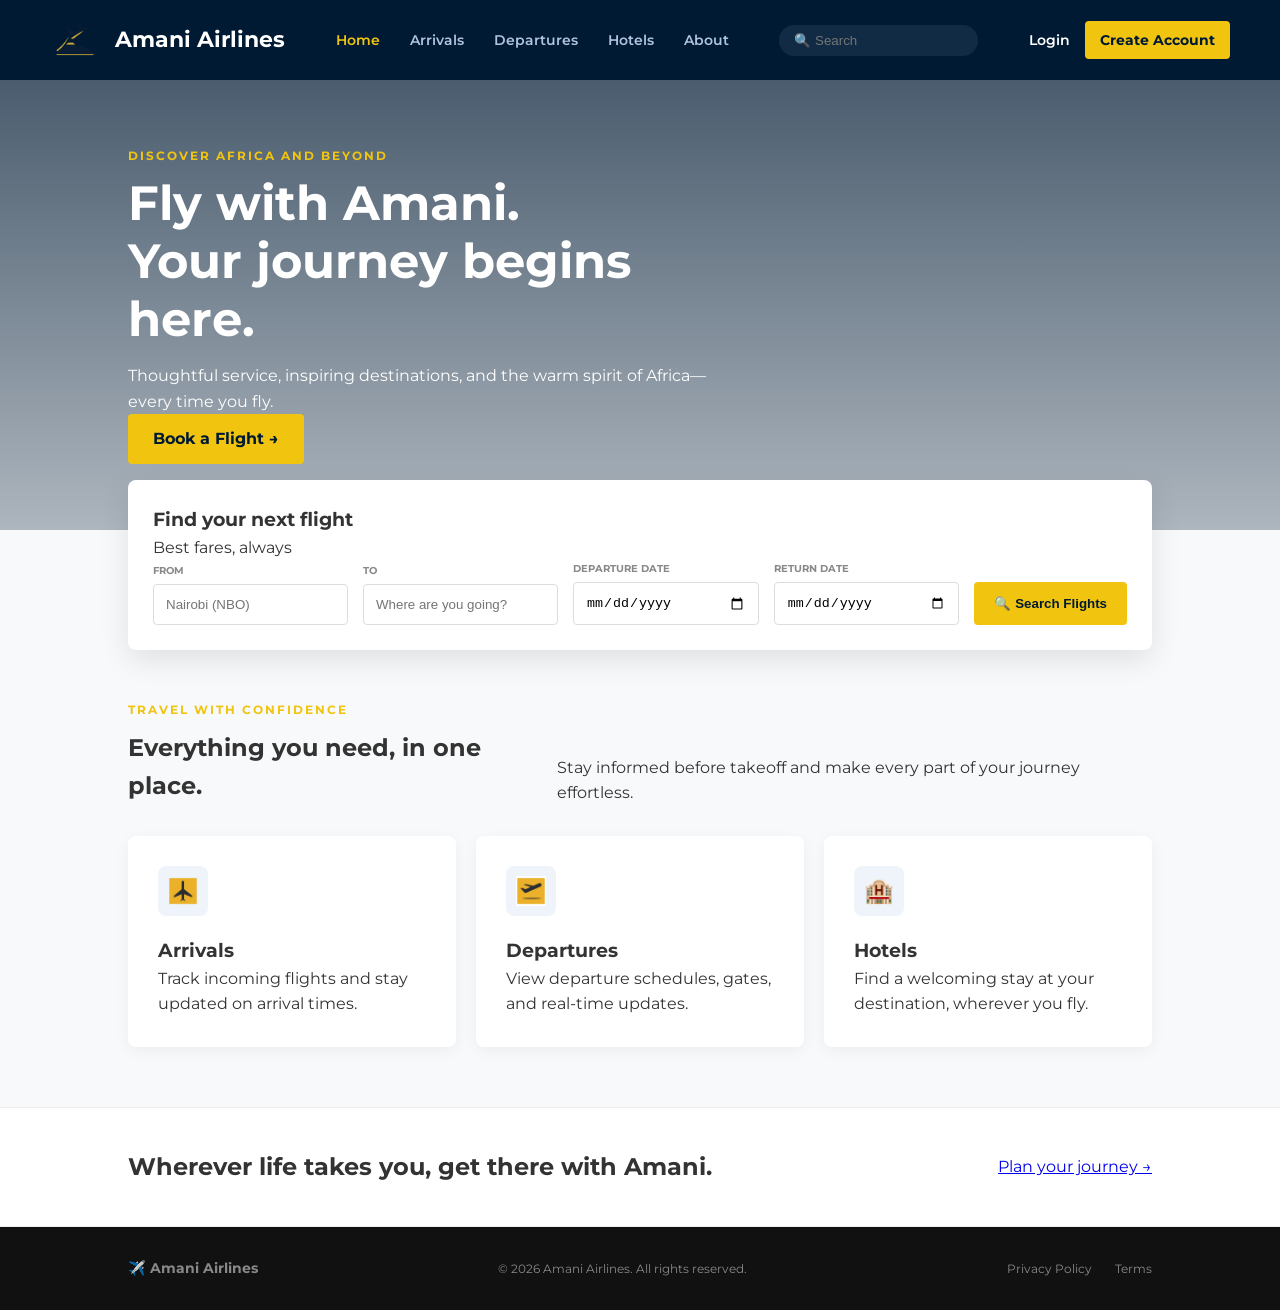
==== index.html @ ca4e1cdc "Added hotels page, linked images, added login protection script, and integrated hotel search" ====
<!DOCTYPE html>
<html lang="en">
<head>
    <meta charset="UTF-8">
    <meta name="viewport" content="width=device-width, initial-scale=1.0">
    <title>Amani Airlines</title>
    
    <!-- 1. GOOGLE FONTS -->
    <link href="https://fonts.googleapis.com/css2?family=Montserrat:wght@400;600;700;800&display=swap" rel="stylesheet">
    
    <!-- 2. EXTERNAL CSS LINK -->
    <link rel="stylesheet" href="css/style.css">
</head>
<body>

    <!-- ==========================================
         HEADER SECTION
         ========================================== -->
    <header>
        <div class="logo">
            <!-- REPLACED EMOJI WITH YOUR LOGO -->
            <a href="index.html">
                <img src="assets/images/logo.png" alt="Amani Airlines Logo" class="logo-img">
                <h1>Amani Airlines</h1>
            </a>
        </div>
        
        <!-- Navigation menu -->
        <nav>
            <ul>
                <li><a href="#" class="active">Home</a></li>
                <li><a href="#">Arrivals</a></li>
                <li><a href="#">Departures</a></li>
                <li><a href="hotels.html">Hotels</a></li>
                <li><a href="about.html">About</a></li>
            </ul>
        </nav>
        
        <!-- Search bar inside the header -->
        <div class="nav-search">
            <input type="search" placeholder="🔍 Search">
        </div>

        <div class="nav-actions">
            <a href="auth/login.html" class="login-link">Login</a>
            <a href="auth/register.html" class="btn-register">Create Account</a>
        </div>
    </header>

    <!-- ==========================================
         HERO SECTION
         ========================================== -->
    <section class="hero">
        <div class="hero-content">
            <span class="subtitle">DISCOVER AFRICA AND BEYOND</span>
            <h2>Fly with Amani.<br>Your journey begins here.</h2>
            <p>Thoughtful service, inspiring destinations, and the warm spirit of Africa—every time you fly.</p>
            <a href="#search" class="btn-gold">Book a Flight &rarr;</a>
        </div>
    </section>

    <!-- ==========================================
         SEARCH WIDGET
         ========================================== -->
    <section class="search-widget" id="search">
        <div class="search-header">
            <h3>Find your next flight</h3>
            <span class="badge">Best fares, always</span>
        </div>
        
        <form class="search-form">
            <div class="input-group">
                <label>FROM</label>
                <input type="text" placeholder="Nairobi (NBO)">
            </div>
            
            <div class="input-group">
                <label>TO</label>
                <input type="text" placeholder="Where are you going?">
            </div>
            
            <div class="input-group">
                <label>DEPARTURE DATE</label>
                <input type="date">
            </div>
            
            <div class="input-group">
                <label>RETURN DATE</label>
                <input type="date">
            </div>
            
            <button type="submit" class="btn-search">🔍 Search Flights</button>
        </form>
    </section>

    <!-- ==========================================
         MAIN CONTENT SECTION
         ========================================== -->
    <main class="info-section">
        <div class="section-heading">
            <div>
                <span class="subtitle">TRAVEL WITH CONFIDENCE</span>
                <h2>Everything you need, in one place.</h2>
            </div>
            <p>Stay informed before takeoff and make every part of your journey effortless.</p>
        </div>

        <div class="cards-container">
            
            <!-- Card 1: Arrivals (REPLACED EMOJI WITH IMAGE) -->
            <article class="card">
                <div class="card-icon">
                    <img src="assets/images/Arrival.png" alt="Arrivals Icon">
                </div>
                <h3>Arrivals</h3>
                <p>Track incoming flights and stay updated on arrival times.</p>
            </article>
            
            <!-- Card 2: Departures (REPLACED EMOJI WITH IMAGE) -->
            <article class="card">
                <div class="card-icon">
                    <img src="assets/images/Departure.png" alt="Departures Icon">
                </div>
                <h3>Departures</h3>
                <p>View departure schedules, gates, and real-time updates.</p>
            </article>

            <!-- Card 3: Hotels (Keeping emoji for now) -->
            <article class="card">
                <div class="card-icon">🏨</div>
                <h3>Hotels</h3>
                <p>Find a welcoming stay at your destination, wherever you fly.</p>
            </article>
            
        </div>
    </main>

    <!-- ==========================================
         BANNER SECTION
         ========================================== -->
    <section class="banner">
        <h2>Wherever life takes you, get there with Amani.</h2>
        <a href="#" class="link-text">Plan your journey &rarr;</a>
    </section>

    <!-- ==========================================
         FOOTER SECTION
         ========================================== -->
    <footer>
        <div class="footer-left">
            <h3>✈️ Amani Airlines</h3>
        </div>
        <div class="footer-center">
            <p>&copy; 2026 Amani Airlines. All rights reserved.</p>
        </div>
        <div class="footer-right">
            <a href="#">Privacy Policy</a>
            <a href="#">Terms</a>
        </div>
    </footer>

</body>
</html>
---- css/style.css ----
* {
    margin: 0;
    padding: 0;
    box-sizing: border-box; /* Ensures padding doesn't affect total width */
}

/* Base body styles */
body {
    font-family: 'Montserrat', sans-serif; /* The font we imported in HTML */
    background-color: #f8f9fa; /* Light gray background */
    color: #333; /* Dark gray text for readability */
    line-height: 1.6;
    
    /* --- NEW STICKY FOOTER MAGIC --- */
    display: flex;
    flex-direction: column;
    min-height: 100vh;
    /* ------------------------------- */
}

/* ==========================================
   HEADER & NAVIGATION
   ========================================== */
header {
    background-color: #001a33; /* Dark Navy Blue */
    color: white;
    display: flex; 
    justify-content: space-between; 
    align-items: center; 
    padding: 15px 50px;
    position: sticky; 
    top: 0;
    z-index: 100; 
}

/* --- NEW LOGO STYLING --- */
.logo a {
    display: flex;
    align-items: center;
    gap: 15px; /* Space between logo image and text */
    text-decoration: none;
    color: white;
}

.logo-img {
    height: 50px; /* Adjust this if the logo is too big or too small */
    width: auto;
}

.logo h1 {
    font-size: 22px;
    font-weight: 700;
    margin: 0;
}

nav ul {
    list-style: none; 
    display: flex; 
    gap: 30px; 
}

nav a {
    color: #b0c4de; 
    text-decoration: none; 
    font-size: 14px;
    font-weight: 600;
    transition: color 0.3s; 
}

nav a:hover, nav a.active {
    color: #f1c40f; 
}

.nav-search input {
    padding: 8px 15px;
    border-radius: 20px; 
    border: none;
    outline: none;
    background-color: #112b45;
    color: white;
}

/* --- HEADER LOGIN BUTTONS --- */
.nav-actions {
    display: flex;
    gap: 15px;
    align-items: center;
}

.login-link {
    color: white;
    text-decoration: none;
    font-weight: 600;
    font-size: 14px;
}

.login-link:hover {
    color: #f1c40f;
}

.btn-register {
    background-color: #f1c40f;
    color: #001a33;
    padding: 8px 15px;
    border-radius: 4px;
    text-decoration: none;
    font-weight: 700;
    font-size: 14px;
}

.btn-register:hover {
    background-color: #d4ac0d;
}

/* ==========================================
   HERO SECTION
   ========================================== */
.hero {
    background-image: linear-gradient(rgba(0, 26, 51, 0.7), rgba(0, 26, 51, 0.3)), url('https://images.unsplash.com/photo-1516939884455-1445c8652f83?q=80&w=2000&auto=format&fit=crop'); 
    background-size: cover; 
    background-position: center;
    height: 450px;
    display: flex;
    align-items: center; 
    padding: 0 10%;
    color: white;
}

.hero-content {
    max-width: 600px; 
}

.subtitle {
    color: #f1c40f; 
    font-size: 12px;
    font-weight: 700;
    letter-spacing: 2px;
    display: block;
    margin-bottom: 10px;
}

.hero-content h2 {
    font-size: 48px;
    line-height: 1.2;
    margin-bottom: 15px;
}

.btn-gold {
    background-color: #f1c40f;
    color: #001a33;
    padding: 12px 25px;
    text-decoration: none;
    font-weight: 700;
    border-radius: 4px;
    display: inline-block;
}

.btn-gold:hover {
    background-color: #d4ac0d; 
}

/* ==========================================
   SEARCH WIDGET
   ========================================== */
.search-widget {
    background-color: white;
    width: 80%;
    max-width: 1100px;
    margin: -50px auto 50px auto; 
    padding: 25px;
    border-radius: 8px;
    box-shadow: 0 10px 30px rgba(0,0,0,0.1); 
    position: relative;
    z-index: 10; 
}

.search-form {
    display: flex; 
    gap: 15px; 
    align-items: flex-end;
}

.input-group {
    display: flex;
    flex-direction: column; 
    flex: 1; 
}

.input-group label {
    font-size: 10px;
    font-weight: 700;
    color: #888;
    margin-bottom: 5px;
}

.input-group input {
    padding: 12px;
    border: 1px solid #ddd;
    border-radius: 4px;
}

.btn-search {
    background-color: #f1c40f;
    color: #001a33;
    border: none;
    padding: 12px 20px;
    border-radius: 4px;
    font-weight: 700;
    cursor: pointer;
    height: 43px; 
}

/* ==========================================
   INFO CARDS SECTION
   ========================================== */
.info-section {
    width: 80%;
    max-width: 1100px;
    margin: 0 auto 60px auto;
    
    /* --- NEW: PUSHES FOOTER DOWN --- */
    flex: 1; 
    /* ------------------------------- */
}

.section-heading {
    display: flex;
    justify-content: space-between;
    align-items: flex-end;
    margin-bottom: 30px;
}

.cards-container {
    display: flex;
    gap: 20px; 
}

.card {
    background-color: white;
    padding: 30px;
    border-radius: 8px;
    flex: 1; 
    box-shadow: 0 4px 15px rgba(0,0,0,0.05); 
    transition: transform 0.3s; 
}

.card:hover {
    transform: translateY(-5px); 
}

/* --- NEW CARD ICON STYLING --- */
.card-icon {
    background-color: #eef4fa;
    width: 50px;
    height: 50px;
    display: flex;
    justify-content: center;
    align-items: center;
    border-radius: 8px;
    margin-bottom: 20px;
    overflow: hidden; /* Ensures image stays inside the blue box */
    font-size: 24px; /* For the emoji fallback */
}

.card-icon img {
    width: 60%; 
    height: auto;
    object-fit: contain;
}

/* ==========================================
   BANNER & FOOTER
   ========================================== */
.banner {
    background-color: white;
    padding: 40px 10%;
    display: flex;
    justify-content: space-between;
    align-items: center;
    border-top: 1px solid #eee;
    border-bottom: 1px solid #eee;
}

footer {
    background-color: #111; 
    color: #888;
    display: flex;
    justify-content: space-between;
    align-items: center;
    padding: 30px 10%;
    font-size: 12px;
}

.footer-right a {
    color: #888;
    text-decoration: none;
    margin-left: 20px;
}

/* ==========================================
   AUTHENTICATION PAGES (Login & Register)
   ========================================== */
.auth-container {
    display: flex;
    justify-content: center;
    align-items: center;
    min-height: 70vh; 
    background-color: #f4f6f9;
    padding: 40px 20px;
    
    /* --- NEW: PUSHES FOOTER DOWN ON AUTH PAGES --- */
    flex: 1;
    /* --------------------------------------------- */
}

.auth-box {
    background-color: white;
    padding: 40px;
    border-radius: 8px;
    box-shadow: 0 10px 30px rgba(0,0,0,0.1);
    width: 100%;
    max-width: 450px; 
}

.auth-box h2 {
    color: #001a33;
    text-align: center;
    margin-bottom: 5px;
}

.auth-subtitle {
    text-align: center;
    color: #666;
    font-size: 14px;
    margin-bottom: 30px;
}

.auth-box .input-group {
    margin-bottom: 20px;
}

.auth-box .input-group label {
    display: block;
    margin-bottom: 5px;
    font-size: 12px;
    color: #333;
}

.auth-box .input-group input {
    width: 100%;
    padding: 12px;
    border: 1px solid #ccc;
    border-radius: 4px;
    font-family: inherit;
}

.full-width {
    width: 100%;
    text-align: center;
    border: none;
    cursor: pointer;
    font-size: 16px;
    margin-top: 10px;
}

.switch-text {
    text-align: center;
    margin-top: 20px;
    font-size: 13px;
    color: #666;
}

.switch-text a {
    color: #0056b3;
    text-decoration: none;
    font-weight: 700;
}

.switch-text a:hover {
    text-decoration: underline;
}


/* ==========================================
   HOTELS PAGE SPECIFIC STYLES (From Group Mark)
   ========================================== */
.hotels-container {
  max-width: 1100px; /* Widened to match your main page layout */
  margin: 50px auto;
  padding: 0 20px;
}

.hotel-list {
  display: flex;
  flex-direction: column;
  gap: 20px;
}

.hotel-item {
  background-color: #ffffff;
  border: 1px solid #e5e7eb;
  border-radius: 8px;
  padding: 20px;
  display: flex;
  align-items: center;
  gap: 25px;
  box-shadow: 0 4px 15px rgba(0, 0, 0, 0.05); /* Matching your card shadow */
}

.hotel-item img {
  width: 220px;
  height: 150px;
  object-fit: cover;
  border-radius: 6px;
  flex-shrink: 0;
}

.hotel-details {
  flex: 1;
}

.title-row {
  display: flex;
  align-items: center;
  gap: 10px;
  margin-bottom: 4px;
}

.title-row h3 {
  font-size: 20px;
  color: #001a33;
}

.rating {
  background-color: #fff8db;
  color: #001a33;
  font-size: 12px;
  font-weight: 700;
  padding: 2px 8px;
  border-radius: 4px;
}

.location {
  font-size: 14px;
  color: #666666;
  margin-bottom: 12px;
}

.amenities {
  list-style: none;
  display: flex;
  flex-wrap: wrap;
  gap: 8px;
  padding-left: 0; /* Reset padding */
}

.amenities li {
  background-color: #eef4fa;
  color: #001a33;
  font-size: 12px;
  font-weight: 600;
  padding: 4px 10px;
  border-radius: 4px;
}

.hotel-booking {
  text-align: right;
  padding-left: 25px;
  border-left: 1px solid #eeeeee;
}

.rate-label {
  display: block;
  font-size: 12px;
  color: #777777;
}

.price {
  display: block;
  font-size: 24px;
  color: #001a33;
  margin-bottom: 15px;
}

.price small {
  font-size: 12px;
  font-weight: 400;
  color: #777777;
}

/* Mobile responsiveness for the hotel cards */
@media (max-width: 768px) {
  .hotel-item {
    flex-direction: column;
    align-items: flex-start;
  }
  .hotel-item img {
    width: 100%;
    height: 200px;
  }
  .hotel-booking {
    width: 100%;
    text-align: left;
    padding-left: 0;
    padding-top: 15px;
    border-left: none;
    border-top: 1px solid #eeeeee;
    display: flex;
    justify-content: space-between;
    align-items: center;
  }
  .price {
    margin-bottom: 0;
  }
}
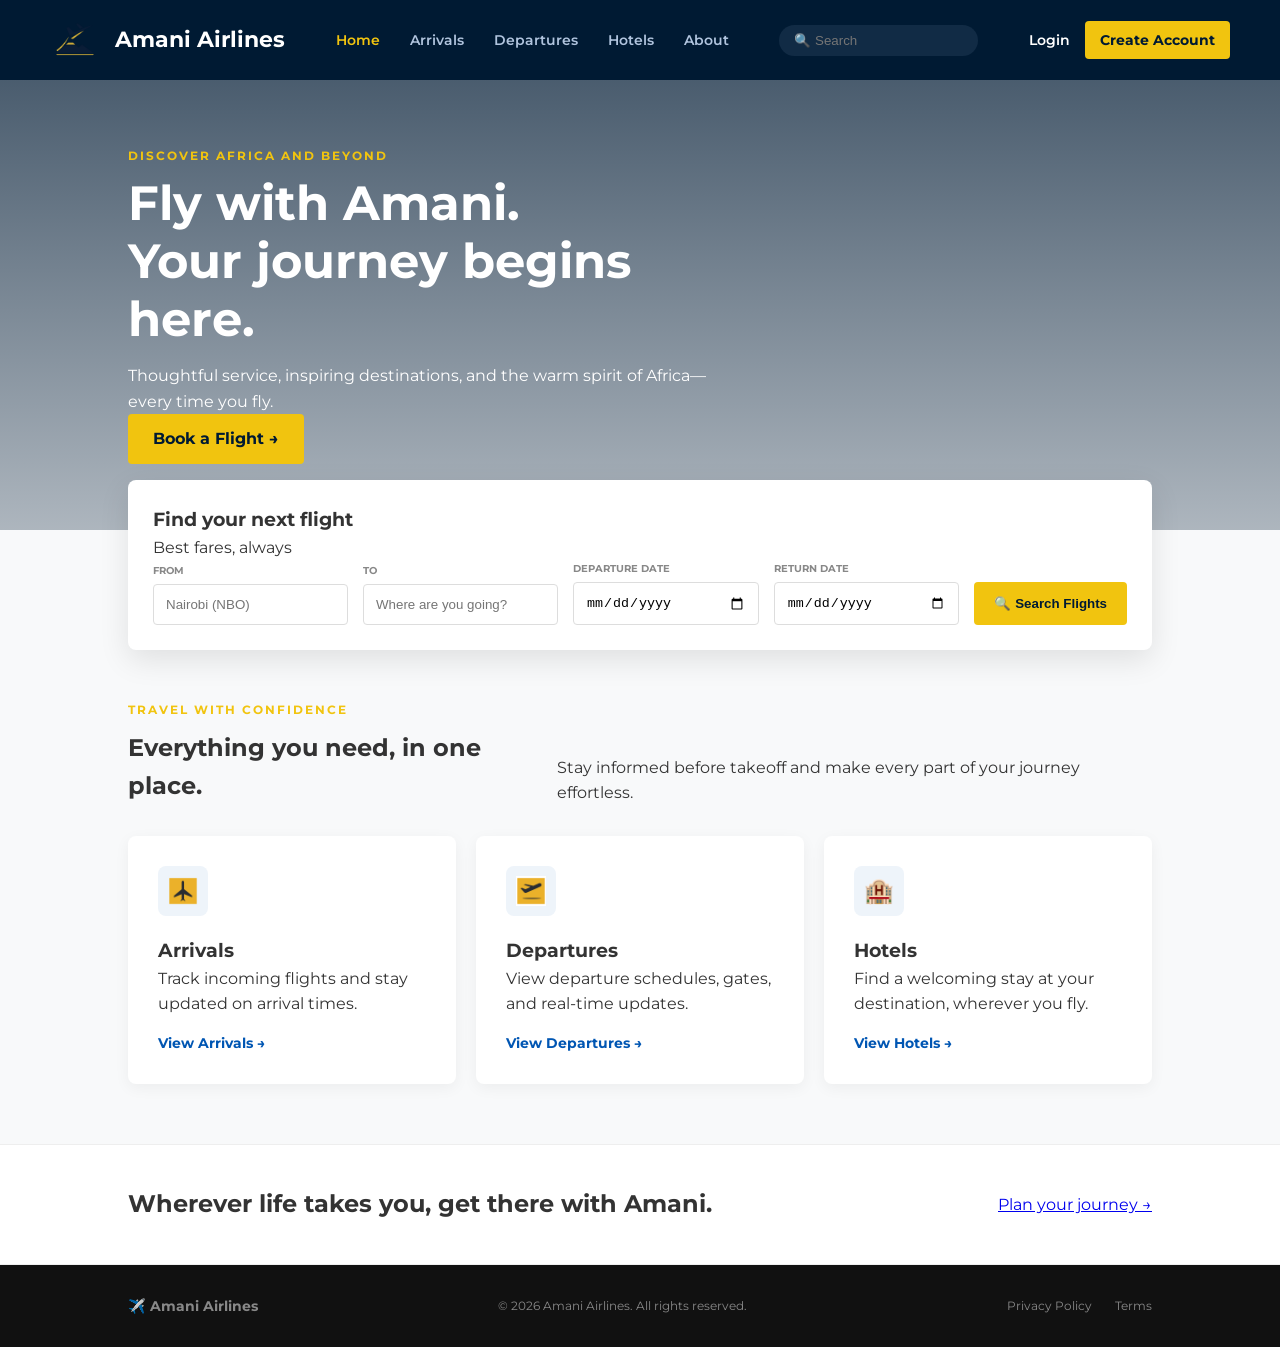
==== commit 7423e2a2: "Made homepage cards clickable with hover effects and added card-link styling" ====
--- a/index.html
+++ b/index.html
@@ -18,17 +18,15 @@
          ========================================== -->
     <header>
         <div class="logo">
-            <!-- REPLACED EMOJI WITH YOUR LOGO -->
             <a href="index.html">
                 <img src="assets/images/logo.png" alt="Amani Airlines Logo" class="logo-img">
                 <h1>Amani Airlines</h1>
             </a>
         </div>
         
-        <!-- Navigation menu -->
         <nav>
             <ul>
-                <li><a href="#" class="active">Home</a></li>
+                <li><a href="index.html" class="active">Home</a></li>
                 <li><a href="#">Arrivals</a></li>
                 <li><a href="#">Departures</a></li>
                 <li><a href="hotels.html">Hotels</a></li>
@@ -36,7 +34,6 @@
             </ul>
         </nav>
         
-        <!-- Search bar inside the header -->
         <div class="nav-search">
             <input type="search" placeholder="🔍 Search">
         </div>
@@ -94,7 +91,7 @@
     </section>
 
     <!-- ==========================================
-         MAIN CONTENT SECTION
+         MAIN CONTENT SECTION (UPDATED CARDS)
          ========================================== -->
     <main class="info-section">
         <div class="section-heading">
@@ -107,30 +104,39 @@
 
         <div class="cards-container">
             
-            <!-- Card 1: Arrivals (REPLACED EMOJI WITH IMAGE) -->
-            <article class="card">
-                <div class="card-icon">
-                    <img src="assets/images/Arrival.png" alt="Arrivals Icon">
-                </div>
-                <h3>Arrivals</h3>
-                <p>Track incoming flights and stay updated on arrival times.</p>
-            </article>
+            <!-- Card 1: Arrivals -->
+            <a href="flights/arrivals.html" class="card-link">
+                <article class="card">
+                    <div class="card-icon">
+                        <img src="assets/images/Arrival.png" alt="Arrivals Icon">
+                    </div>
+                    <h3>Arrivals</h3>
+                    <p>Track incoming flights and stay updated on arrival times.</p>
+                    <span class="card-link-text">View Arrivals &rarr;</span>
+                </article>
+            </a>
             
-            <!-- Card 2: Departures (REPLACED EMOJI WITH IMAGE) -->
-            <article class="card">
-                <div class="card-icon">
-                    <img src="assets/images/Departure.png" alt="Departures Icon">
-                </div>
-                <h3>Departures</h3>
-                <p>View departure schedules, gates, and real-time updates.</p>
-            </article>
+            <!-- Card 2: Departures -->
+            <a href="flights/departures.html" class="card-link">
+                <article class="card">
+                    <div class="card-icon">
+                        <img src="assets/images/Departure.png" alt="Departures Icon">
+                    </div>
+                    <h3>Departures</h3>
+                    <p>View departure schedules, gates, and real-time updates.</p>
+                    <span class="card-link-text">View Departures &rarr;</span>
+                </article>
+            </a>
 
-            <!-- Card 3: Hotels (Keeping emoji for now) -->
-            <article class="card">
-                <div class="card-icon">🏨</div>
-                <h3>Hotels</h3>
-                <p>Find a welcoming stay at your destination, wherever you fly.</p>
-            </article>
+            <!-- Card 3: Hotels -->
+            <a href="hotels.html" class="card-link">
+                <article class="card">
+                    <div class="card-icon">🏨</div>
+                    <h3>Hotels</h3>
+                    <p>Find a welcoming stay at your destination, wherever you fly.</p>
+                    <span class="card-link-text">View Hotels &rarr;</span>
+                </article>
+            </a>
             
         </div>
     </main>
--- a/css/style.css
+++ b/css/style.css
@@ -512,4 +512,37 @@
   .price {
     margin-bottom: 0;
   }
+}
+
+
+/* ==========================================
+   CLICKABLE HOMEPAGE CARDS
+   ========================================== */
+.card-link {
+    text-decoration: none; /* Removes the ugly underline */
+    color: inherit; /* Keeps text black instead of link-blue */
+    display: flex; /* Ensures the link fills the space */
+    flex: 1; /* Makes all cards equal width */
+}
+
+.card-link .card {
+    width: 100%; /* Ensures the card fills the link */
+    display: flex;
+    flex-direction: column;
+}
+
+/* The little "View Details" text inside the card */
+.card-link-text {
+    margin-top: auto; /* Pushes the link text to the bottom of the card */
+    padding-top: 15px;
+    color: #0056b3;
+    font-weight: 700;
+    font-size: 14px;
+}
+
+/* Add a hover effect to the whole card */
+.card-link:hover .card {
+    transform: translateY(-5px);
+    box-shadow: 0 10px 25px rgba(0,0,0,0.1);
+    border-bottom: 3px solid #f1c40f; /* Gold accent on hover */
 }
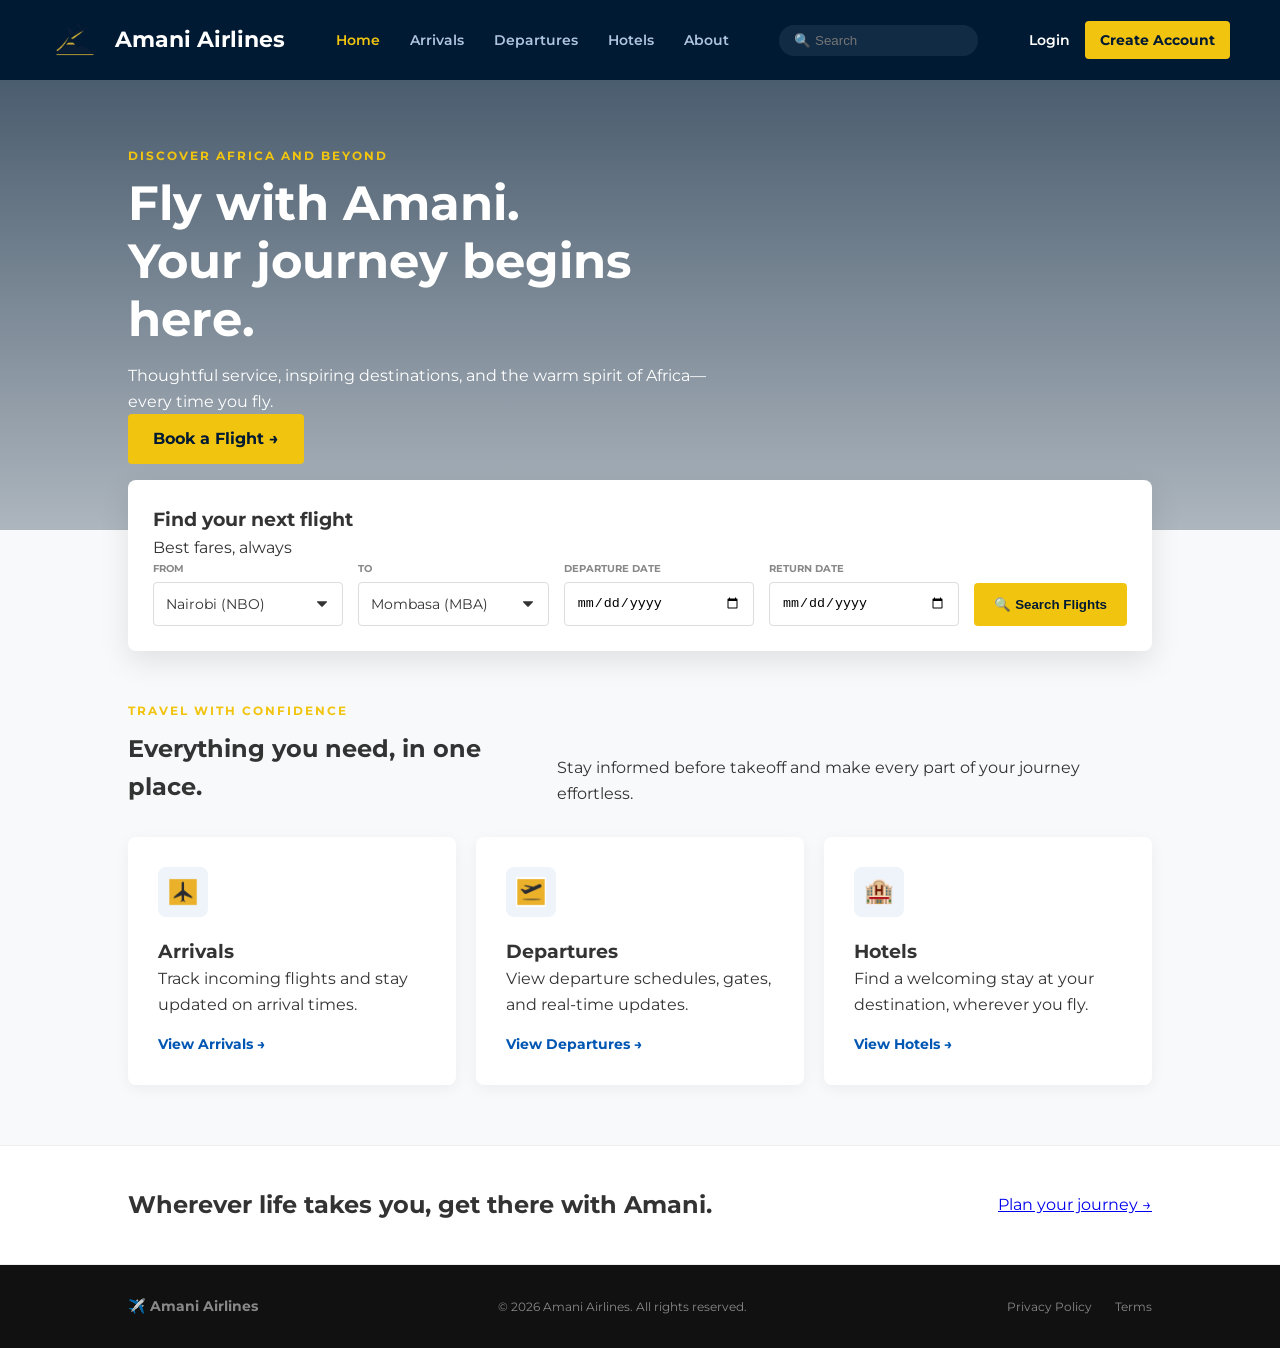
==== commit 923edb80: "Finalized all pages: Added flight search results, dropdown menus, dynamic routing, and completed use" ====
--- a/index.html
+++ b/index.html
@@ -27,8 +27,8 @@
         <nav>
             <ul>
                 <li><a href="index.html" class="active">Home</a></li>
-                <li><a href="#">Arrivals</a></li>
-                <li><a href="#">Departures</a></li>
+                <li><a href="flights/arrivals.html">Arrivals</a></li>
+                <li><a href="flights/departures.html">Departures</a></li>
                 <li><a href="hotels.html">Hotels</a></li>
                 <li><a href="about.html">About</a></li>
             </ul>
@@ -38,9 +38,10 @@
             <input type="search" placeholder="🔍 Search">
         </div>
 
-        <div class="nav-actions">
-            <a href="auth/login.html" class="login-link">Login</a>
-            <a href="auth/register.html" class="btn-register">Create Account</a>
+        <!-- DYNAMIC HEADER BUTTONS -->
+        <div class="nav-actions" id="nav-actions">
+            <a href="auth/login.html" class="login-link" id="login-btn">Login</a>
+            <a href="auth/register.html" class="btn-register" id="register-btn">Create Account</a>
         </div>
     </header>
 
@@ -57,7 +58,7 @@
     </section>
 
     <!-- ==========================================
-         SEARCH WIDGET
+         SEARCH WIDGET (UPDATED WITH DROPDOWNS)
          ========================================== -->
     <section class="search-widget" id="search">
         <div class="search-header">
@@ -65,22 +66,40 @@
             <span class="badge">Best fares, always</span>
         </div>
         
-        <form class="search-form">
+        <form class="search-form" id="flightSearchForm">
+            
+            <!-- FROM DROPDOWN -->
             <div class="input-group">
                 <label>FROM</label>
-                <input type="text" placeholder="Nairobi (NBO)">
-            </div>
-            
+                <select id="from-city">
+                    <option value="Nairobi (NBO)">Nairobi (NBO)</option>
+                    <option value="Dubai (DXB)">Dubai (DXB)</option>
+                    <option value="Mombasa (MBA)">Mombasa (MBA)</option>
+                    <option value="Kisumu (KIS)">Kisumu (KIS)</option>
+                    <option value="Entebbe (EBB)">Entebbe (EBB)</option>
+                    <option value="Doha (DOH)">Doha (DOH)</option>
+                </select>
+            </div>
+            
+            <!-- TO DROPDOWN -->
             <div class="input-group">
                 <label>TO</label>
-                <input type="text" placeholder="Where are you going?">
-            </div>
-            
+                <select id="to-city">
+                    <option value="Mombasa (MBA)">Mombasa (MBA)</option>
+                    <option value="Kigali (KGL)">Kigali (KGL)</option>
+                    <option value="Zanzibar (ZNZ)">Zanzibar (ZNZ)</option>
+                    <option value="Dar es Salaam (DAR)">Dar es Salaam (DAR)</option>
+                    <option value="Nairobi (NBO)">Nairobi (NBO)</option>
+                </select>
+            </div>
+            
+            <!-- DEPARTURE DATE -->
             <div class="input-group">
                 <label>DEPARTURE DATE</label>
                 <input type="date">
             </div>
             
+            <!-- RETURN DATE -->
             <div class="input-group">
                 <label>RETURN DATE</label>
                 <input type="date">
@@ -91,7 +110,7 @@
     </section>
 
     <!-- ==========================================
-         MAIN CONTENT SECTION (UPDATED CARDS)
+         MAIN CONTENT SECTION
          ========================================== -->
     <main class="info-section">
         <div class="section-heading">
@@ -165,5 +184,39 @@
         </div>
     </footer>
 
+    <!-- ==========================================
+         SCRIPTS
+         ========================================== -->
+    <script>
+        // 1. Dynamic Header (Login/Logout logic)
+        const isLoggedIn = localStorage.getItem('isLoggedIn');
+        const navActions = document.getElementById('nav-actions');
+
+        if (isLoggedIn === 'true') {
+            navActions.innerHTML = `
+                <a href="account.html" class="login-link">My Account</a>
+                <a href="#" class="btn-register" id="logout-btn">Logout</a>
+            `;
+
+            document.getElementById('logout-btn').addEventListener('click', function(e) {
+                e.preventDefault();
+                localStorage.clear(); // Clears ALL local storage
+                alert("You have been logged out.");
+                window.location.reload(); 
+            });
+        }
+
+                // 2. Flight Search Redirect
+        document.getElementById('flightSearchForm').addEventListener('submit', function(e) {
+            e.preventDefault(); 
+            
+            const fromCity = document.getElementById('from-city').value;
+            const toCity = document.getElementById('to-city').value;
+
+            // This redirects to results.html and passes the cities in the URL!
+            window.location.href = `flights/results.html?from=${encodeURIComponent(fromCity)}&to=${encodeURIComponent(toCity)}`;
+        });
+    </script>
+
 </body>
-</html>+</html> 
--- a/css/style.css
+++ b/css/style.css
@@ -1,50 +1,48 @@
 * {
     margin: 0;
     padding: 0;
-    box-sizing: border-box; /* Ensures padding doesn't affect total width */
-}
-
-/* Base body styles */
+    box-sizing: border-box; /*Ensures padding doesn't affect total width*/
+}
+
+/*body*/
 body {
-    font-family: 'Montserrat', sans-serif; /* The font we imported in HTML */
-    background-color: #f8f9fa; /* Light gray background */
-    color: #333; /* Dark gray text for readability */
+    font-family: 'Montserrat', sans-serif; /*The font we imported in HTML*/
+    background-color: #f8f9fa; /*Light gray background*/
+    color: #333; /*Dark gray text for readability*/
     line-height: 1.6;
-    
-    /* --- NEW STICKY FOOTER MAGIC --- */
+    /*ensures the footer stays at the bottom*/
     display: flex;
     flex-direction: column;
     min-height: 100vh;
-    /* ------------------------------- */
-}
-
-/* ==========================================
-   HEADER & NAVIGATION
-   ========================================== */
+}
+
+/*header and navigation*/
 header {
-    background-color: #001a33; /* Dark Navy Blue */
+    background-color: #001a33; /*dark navy blue*/
     color: white;
     display: flex; 
     justify-content: space-between; 
     align-items: center; 
     padding: 15px 50px;
+    /*ensures the header is displayed on top of other content*/
     position: sticky; 
     top: 0;
     z-index: 100; 
-}
-
-/* --- NEW LOGO STYLING --- */
+    overflow-x: auto; /*shows a scrollbar for any content that spills over past the page*/
+}
+
+/*logo*/
 .logo a {
     display: flex;
     align-items: center;
-    gap: 15px; /* Space between logo image and text */
+    gap: 15px; /*space between logo image and text*/
     text-decoration: none;
     color: white;
 }
 
 .logo-img {
-    height: 50px; /* Adjust this if the logo is too big or too small */
-    width: auto;
+    height: 50px; 
+    width: auto; /*adjusts the logo size to make it proportional to the height*/
 }
 
 .logo h1 {
@@ -64,7 +62,7 @@
     text-decoration: none; 
     font-size: 14px;
     font-weight: 600;
-    transition: color 0.3s; 
+    transition: color 0.3s;
 }
 
 nav a:hover, nav a.active {
@@ -80,7 +78,7 @@
     color: white;
 }
 
-/* --- HEADER LOGIN BUTTONS --- */
+/*login and register buttons on the header*/
 .nav-actions {
     display: flex;
     gap: 15px;
@@ -112,9 +110,7 @@
     background-color: #d4ac0d;
 }
 
-/* ==========================================
-   HERO SECTION
-   ========================================== */
+/*hero section*/
 .hero {
     background-image: linear-gradient(rgba(0, 26, 51, 0.7), rgba(0, 26, 51, 0.3)), url('https://images.unsplash.com/photo-1516939884455-1445c8652f83?q=80&w=2000&auto=format&fit=crop'); 
     background-size: cover; 
@@ -159,9 +155,7 @@
     background-color: #d4ac0d; 
 }
 
-/* ==========================================
-   SEARCH WIDGET
-   ========================================== */
+/*search widget*/
 .search-widget {
     background-color: white;
     width: 80%;
@@ -210,17 +204,12 @@
     height: 43px; 
 }
 
-/* ==========================================
-   INFO CARDS SECTION
-   ========================================== */
+/*information cards*/
 .info-section {
     width: 80%;
     max-width: 1100px;
     margin: 0 auto 60px auto;
-    
-    /* --- NEW: PUSHES FOOTER DOWN --- */
-    flex: 1; 
-    /* ------------------------------- */
+    flex: 1; /*used to push the footer down by ensuring it takes up the space in the middle of the page*/
 }
 
 .section-heading {
@@ -248,7 +237,6 @@
     transform: translateY(-5px); 
 }
 
-/* --- NEW CARD ICON STYLING --- */
 .card-icon {
     background-color: #eef4fa;
     width: 50px;
@@ -258,8 +246,8 @@
     align-items: center;
     border-radius: 8px;
     margin-bottom: 20px;
-    overflow: hidden; /* Ensures image stays inside the blue box */
-    font-size: 24px; /* For the emoji fallback */
+    overflow: hidden; /*Hides any overflowing content*/
+    font-size: 24px; /*For the emoji fallback*/
 }
 
 .card-icon img {
@@ -268,9 +256,6 @@
     object-fit: contain;
 }
 
-/* ==========================================
-   BANNER & FOOTER
-   ========================================== */
 .banner {
     background-color: white;
     padding: 40px 10%;
@@ -297,9 +282,7 @@
     margin-left: 20px;
 }
 
-/* ==========================================
-   AUTHENTICATION PAGES (Login & Register)
-   ========================================== */
+/*authentication pages*/
 .auth-container {
     display: flex;
     justify-content: center;
@@ -307,10 +290,8 @@
     min-height: 70vh; 
     background-color: #f4f6f9;
     padding: 40px 20px;
-    
-    /* --- NEW: PUSHES FOOTER DOWN ON AUTH PAGES --- */
+    /*pushes the footer down*/
     flex: 1;
-    /* --------------------------------------------- */
 }
 
 .auth-box {
@@ -381,11 +362,9 @@
 }
 
 
-/* ==========================================
-   HOTELS PAGE SPECIFIC STYLES (From Group Mark)
-   ========================================== */
+/*Hotel page styling*/
 .hotels-container {
-  max-width: 1100px; /* Widened to match your main page layout */
+  max-width: 1100px; /*Widened to match the main page*/
   margin: 50px auto;
   padding: 0 20px;
 }
@@ -404,7 +383,7 @@
   display: flex;
   align-items: center;
   gap: 25px;
-  box-shadow: 0 4px 15px rgba(0, 0, 0, 0.05); /* Matching your card shadow */
+  box-shadow: 0 4px 15px rgba(0, 0, 0, 0.05); /*Creates a shadow behind the element*/
 }
 
 .hotel-item img {
@@ -451,7 +430,7 @@
   display: flex;
   flex-wrap: wrap;
   gap: 8px;
-  padding-left: 0; /* Reset padding */
+  padding-left: 0
 }
 
 .amenities li {
@@ -488,7 +467,7 @@
   color: #777777;
 }
 
-/* Mobile responsiveness for the hotel cards */
+/*Mobile responsiveness for the hotel cards*/
 @media (max-width: 768px) {
   .hotel-item {
     flex-direction: column;
@@ -515,9 +494,7 @@
 }
 
 
-/* ==========================================
-   CLICKABLE HOMEPAGE CARDS
-   ========================================== */
+/*Clickable cards on the homepage*/
 .card-link {
     text-decoration: none; /* Removes the ugly underline */
     color: inherit; /* Keeps text black instead of link-blue */
@@ -545,4 +522,33 @@
     transform: translateY(-5px);
     box-shadow: 0 10px 25px rgba(0,0,0,0.1);
     border-bottom: 3px solid #f1c40f; /* Gold accent on hover */
+}
+
+/* ==========================================
+   DROPDOWN MENUS (SEARCH FORM)
+   ========================================== */
+.input-group select {
+    padding: 12px;
+    border: 1px solid #ddd;
+    border-radius: 4px;
+    font-family: inherit;
+    font-size: 14px;
+    color: #333;
+    background-color: white;
+    cursor: pointer;
+    
+    /* Removes default browser styling */
+    appearance: none; 
+    
+    /* Adds a custom dropdown arrow */
+    background-image: url("data:image/svg+xml;charset=US-ASCII,%3Csvg%20xmlns%3D%22http%3A%2F%2Fwww.w3.org%2F2000%2Fsvg%22%20width%3D%22292.4%22%20height%3D%22292.4%22%3E%3Cpath%20fill%3D%22%23333%22%20d%3D%22M287%2069.4a17.6%2017.6%200%200%200-13-5.4H18.4c-5%200-9.3%201.8-12.9%205.4A17.6%2017.6%200%200%200%200%2082.2c0%205%201.8%209.3%205.4%2012.9l128%20127.9c3.6%203.6%207.8%205.4%2012.8%205.4s9.2-1.8%2012.8-5.4L287%2095c3.5-3.5%205.4-7.8%205.4-12.8%200-5-1.9-9.2-5.5-12.8z%22%2F%3E%3C%2Fsvg%3E");
+    background-repeat: no-repeat;
+    background-position: right 15px top 50%;
+    background-size: 10px auto;
+}
+
+/* Changes the border color when the user clicks the dropdown */
+.input-group select:focus {
+    outline: none;
+    border-color: #001a33;
 }
